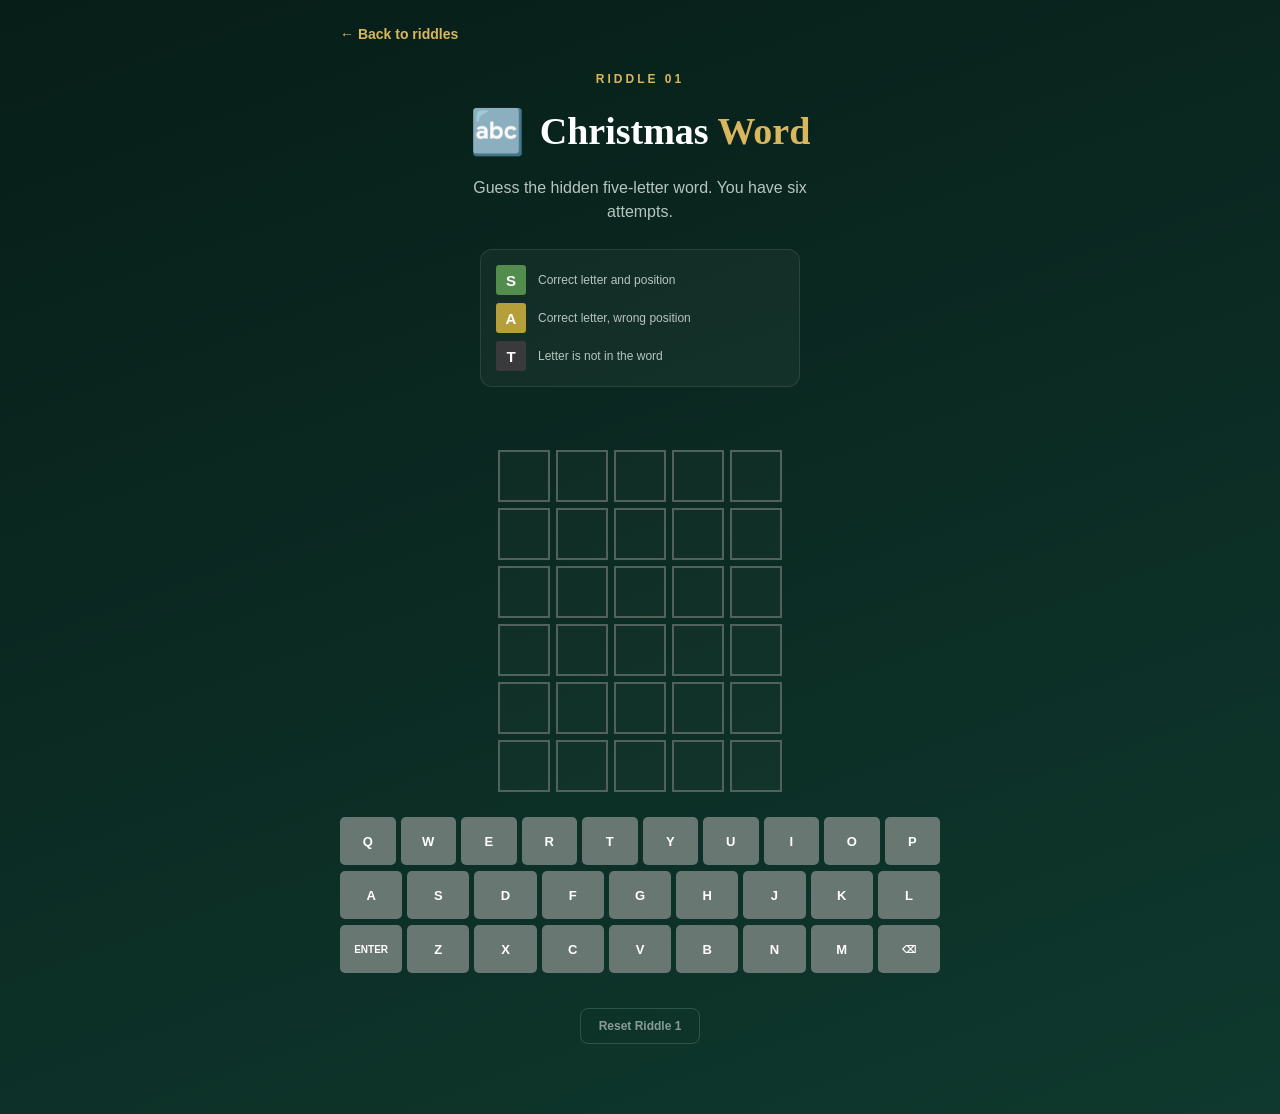
==== riddles/riddle1.html @ 15a56daa "wordl" ====
<!DOCTYPE html>
<html lang="en">

<head>
    <meta charset="UTF-8">

    <meta
        name="viewport"
        content="width=device-width, initial-scale=1.0"
    >

    <title>Riddle 1 - Christmas Word</title>

    <link
        rel="stylesheet"
        href="../style.css"
    >
</head>

<body>

<main class="container wordle-page">

    <a
        class="back-link"
        href="../index.html"
    >
        ← Back to riddles
    </a>


    <header class="wordle-header">

        <div class="small-title">
            RIDDLE 01
        </div>

        <div class="wordle-title-row">

            <span class="wordle-title-icon">
                🔤
            </span>

            <h1>
                Christmas
                <span>Word</span>
            </h1>

        </div>

        <p class="wordle-introduction">
            Guess the hidden five-letter word.
            You have six attempts.
        </p>

    </header>


    <!-- Instructions -->

    <section class="wordle-instructions">

        <div class="example-row">

            <div class="example-tile correct">
                S
            </div>

            <p>
                Correct letter and position
            </p>

        </div>


        <div class="example-row">

            <div class="example-tile present">
                A
            </div>

            <p>
                Correct letter, wrong position
            </p>

        </div>


        <div class="example-row">

            <div class="example-tile absent">
                T
            </div>

            <p>
                Letter is not in the word
            </p>

        </div>

    </section>


    <!-- Game message -->

    <div
        class="wordle-message"
        id="wordleMessage"
        aria-live="polite"
    ></div>


    <!-- Wordle board -->

    <section
        class="wordle-grid"
        id="wordleGrid"
        aria-label="Word guessing board"
    ></section>


    <!-- Keyboard -->

    <section
        class="wordle-keyboard"
        id="wordleKeyboard"
        aria-label="On-screen keyboard"
    ></section>


    <!-- Completed-game panel -->

    <section
        class="wordle-result"
        id="wordleResult"
        hidden
    >

        <div class="wordle-result-icon">
            🎄
        </div>

        <h2 id="resultTitle">
            Riddle solved!
        </h2>

        <p id="resultText"></p>

        <a
            class="wordle-return-button"
            href="../index.html"
        >
            Return to the riddles
        </a>

    </section>


    <!-- Development reset button -->

    <button
        class="wordle-reset-button"
        id="resetWordleButton"
        type="button"
    >
        Reset Riddle 1
    </button>

</main>


<script src="riddle1.js"></script>

</body>

</html>
---- style.css ----
/* -----------------------------
           GENERAL
        ----------------------------- */

        * {
            box-sizing: border-box;
        }

        body {
            margin: 0;
            min-height: 100vh;

            font-family: Arial, sans-serif;

            background:
                linear-gradient(
                    160deg,
                    #071d18,
                    #0f392e
                );

            color: white;
        }

        .container {
            width: 90%;
            max-width: 600px;

            margin: auto;

            padding:
                40px 0
                70px 0;
        }


        /* -----------------------------
           INTRO
        ----------------------------- */

        .hero {
            text-align: center;

            margin-bottom: 40px;
        }

        .small-title {
            color: #d8b75f;

            font-size: 12px;
            font-weight: bold;

            letter-spacing: 3px;

            margin-bottom: 20px;
        }

        .christmas-icon {
            font-size: 60px;

            margin-bottom: 15px;
        }

        h1 {
            font-family: Georgia, serif;

            font-size: 40px;

            line-height: 1.1;

            margin:
                0 0
                20px 0;
        }

        h1 span {
            color: #d8b75f;
        }

        .intro {
            color: #b7c5bf;

            line-height: 1.6;

            max-width: 500px;

            margin: auto;
        }


        /* -----------------------------
           PROGRESS
        ----------------------------- */

        .progress-section {
            margin-bottom: 30px;
        }

        .progress-top {
            display: flex;

            justify-content: space-between;

            margin-bottom: 8px;

            font-size: 12px;

            color: #b7c5bf;
        }

        .progress-bar {
            width: 100%;

            height: 8px;

            background:
                rgba(
                    255,
                    255,
                    255,
                    0.12
                );

            border-radius: 20px;

            overflow: hidden;
        }

        .progress-fill {
            width: 0%;

            height: 100%;

            background:
                linear-gradient(
                    90deg,
                    #c2943b,
                    #f1d077
                );

            border-radius: 20px;

            transition:
                width 0.5s ease;
        }


        /* -----------------------------
           RIDDLE CARDS
        ----------------------------- */

        .riddles {
            display: flex;

            flex-direction: column;

            gap: 14px;
        }

        .riddle {
            display: flex;

            align-items: center;

            gap: 18px;

            position: relative;

            padding: 20px;

            background:
                rgba(
                    255,
                    255,
                    255,
                    0.06
                );

            border:
                1px solid
                rgba(
                    255,
                    255,
                    255,
                    0.12
                );

            border-radius: 15px;

            cursor: pointer;

            transition: 0.2s;
        }

        .riddle:hover {
            transform:
                translateY(-2px);

            border-color:
                #d8b75f;
        }

        .riddle-icon {
            font-size: 32px;

            width: 45px;

            text-align: center;
        }

        .riddle-info {
            flex: 1;
        }

        .riddle-number {
            color: #d8b75f;

            font-size: 10px;

            font-weight: bold;

            letter-spacing: 2px;

            margin-bottom: 5px;
        }

        .riddle h2 {
            margin:
                0 0
                5px 0;

            font-family: Georgia, serif;

            font-size: 18px;
        }

        .riddle p {
            margin: 0;

            color: #9eada7;

            font-size: 13px;
        }

        .riddle-status {
            font-size: 20px;

            color: #d8b75f;
        }


        /* -----------------------------
           SOLVED RIDDLE
        ----------------------------- */

        .riddle.solved {
            background:
                rgba(
                    63,
                    153,
                    85,
                    0.12
                );

            border-color:
                #498f59;
        }

        .riddle.solved
        .riddle-status {
            color: #70d887;
        }


        /* -----------------------------
           FINAL VAULT
        ----------------------------- */

        .vault {
            display: flex;

            align-items: center;

            gap: 20px;

            margin-top: 30px;

            padding: 24px;

            border:
                1px dashed
                #806d3d;

            border-radius: 15px;

            opacity: 0.5;

            transition: 0.3s;
        }

        .vault-icon {
            font-size: 38px;
        }

        .vault h2 {
            margin:
                0 0
                5px 0;

            font-family: Georgia, serif;
        }

        .vault p {
            margin: 0;

            font-size: 13px;

            color: #a7b4af;
        }

        .vault.unlocked {
            opacity: 1;

            border-color:
                #d8b75f;

            background:
                rgba(
                    216,
                    183,
                    95,
                    0.08
                );
        }


        /* -----------------------------
           POP-UP RIDDLE WINDOW
        ----------------------------- */

        .modal {
            display: none;

            position: fixed;

            top: 0;
            left: 0;
            right: 0;
            bottom: 0;

            background:
                rgba(
                    0,
                    0,
                    0,
                    0.85
                );

            padding: 20px;

            align-items: center;

            justify-content: center;

            z-index: 100;
        }

        .modal.visible {
            display: flex;
        }

        .modal-content {
            width: 100%;
            max-width: 450px;

            padding: 35px 25px;

            background:
                #102c24;

            border:
                1px solid
                #796b43;

            border-radius: 18px;

            text-align: center;
        }

        .modal-icon {
            font-size: 55px;
        }

        .modal-content h2 {
            font-family: Georgia, serif;

            font-size: 28px;
        }

        .modal-content p {
            color: #b6c2bd;

            line-height: 1.5;
        }


        /* -----------------------------
           BUTTONS
        ----------------------------- */

        button {
            width: 100%;

            padding: 15px;

            margin-top: 10px;

            border: none;

            border-radius: 9px;

            cursor: pointer;

            font-weight: bold;

            font-size: 14px;
        }

        .solve-button {
            background:
                #d3ad55;

            color:
                #10251f;
        }

        .back-button {
            background:
                transparent;

            border:
                1px solid
                rgba(
                    255,
                    255,
                    255,
                    0.15
                );

            color: white;
        }


        /* -----------------------------
           MOBILE
        ----------------------------- */

        @media (max-width: 500px) {

            .container {
                padding-top: 30px;
            }

            h1 {
                font-size: 34px;
            }

        }

/* =================================
   RIDDLE 1: WORDLE
================================= */

.wordle-page {
    padding-top: 25px;
    max-width: 600px;
}

.back-link {
    display: inline-block;

    margin-bottom: 30px;

    color: #d8b75f;

    font-size: 14px;
    font-weight: bold;

    text-decoration: none;
}

.back-link:hover {
    text-decoration: underline;
}


/* HEADER */

.wordle-header {
    text-align: center;

    margin-bottom: 25px;
}

.wordle-title-row {
    display: flex;

    align-items: center;
    justify-content: center;

    gap: 15px;
}

.wordle-title-icon {
    font-size: 44px;
}

.wordle-header h1 {
    margin: 0;

    font-size: 38px;
}

.wordle-introduction {
    color: #b7c5bf;

    line-height: 1.5;

    margin:
        18px auto
        0;

    max-width: 400px;
}


/* INSTRUCTIONS */

.wordle-instructions {
    max-width: 320px;

    margin:
        0 auto
        25px;

    padding: 15px;

    border:
        1px solid
        rgba(
            255,
            255,
            255,
            0.1
        );

    border-radius: 12px;

    background:
       rgba(
            255,
            255,
            255,
            0.04
        );
}

.example-row {
    display: flex;

    align-items: center;

    gap: 12px;

    margin-bottom: 8px;
}

.example-row:last-child {
    margin-bottom: 0;
}

.example-row p {
    margin: 0;

    color: #b7c5bf;

    font-size: 12px;
}

.example-tile {
    width: 30px;
    height: 30px;

    flex-shrink: 0;

    display: flex;

    align-items: center;
    justify-content: center;

    border-radius: 3px;

    color: white;

    font-size: 15px;
    font-weight: bold;
}


/* GAME MESSAGE */

.wordle-message {
    min-height: 26px;

    margin-bottom: 12px;

    text-align: center;

    color: #f1d077;

    font-size: 14px;
    font-weight: bold;
}


/* WORDLE GRID */

.wordle-grid {
    display: grid;

    gap: 6px;

    width: fit-content;

    margin:
        0 auto
        25px;
}

.wordle-row {
    display: grid;

    grid-template-columns:
        repeat(5, 52px);

    gap: 6px;
}

.wordle-tile {
    width: 52px;
    height: 52px;

    display: flex;

    align-items: center;
    justify-content: center;

    border:
        2px solid
        #52615c;

    background:
        rgba(
            255,
            255,
            255,
            0.02
        );

    color: white;

    font-size: 27px;
    font-weight: bold;

    text-transform: uppercase;

    transition:
        background 0.2s,
        border-color 0.2s,
        transform 0.15s;
}

.wordle-tile.filled {
    border-color: #9ba9a4;

    transform: scale(1.03);
}


/* WORDLE COLOURS */

.wordle-tile.correct,
.example-tile.correct {
    background: #538d4e;

    border-color: #538d4e;
}

.wordle-tile.present,
.example-tile.present {
    background: #b59f3b;

    border-color: #b59f3b;
}

.wordle-tile.absent,
.example-tile.absent {
    background: #3a3a3c;

    border-color: #3a3a3c;
}


/* KEYBOARD */

.wordle-keyboard {
    width: 100%;

    margin:
        0 auto
        30px;

    user-select: none;
}

.wordle-keyboard-row {
    display: flex;

    justify-content: center;

    gap: 5px;

    margin-bottom: 6px;
}

.wordle-key {
    height: 48px;

    min-width: 34px;

    margin: 0;

    padding:
        0 8px;

    border: 0;

    border-radius: 5px;

    background: #687772;

    color: white;

    font-size: 13px;
    font-weight: bold;

    cursor: pointer;

    touch-action: manipulation;
}

.wordle-key:hover {
    filter: brightness(1.12);
}

.wordle-key:active {
    transform: scale(0.95);
}

.wordle-key-wide {
    min-width: 58px;

    font-size: 10px;
}

.wordle-key.correct {
    background: #538d4e;
}

.wordle-key.present {
    background: #b59f3b;
}

.wordle-key.absent {
    background: #3a3a3c;
}


/* RESULT */

.wordle-result {
    margin:
        25px auto
        0;

    padding: 28px 20px;

    max-width: 430px;

    border:
        1px solid
        rgba(
            216,
            183,
            95,
            0.65
        );

    border-radius: 16px;

    background:
        rgba(
            216,
            183,
            95,
            0.08
        );

    text-align: center;
}

.wordle-result[hidden] {
    display: none;
}

.wordle-result-icon {
    font-size: 45px;
}

.wordle-result h2 {
    margin:
        10px 0
        8px;

    font-family: Georgia, serif;
}

.wordle-result p {
    color: #c1cbc7;

    line-height: 1.5;
}

.wordle-return-button {
    display: block;

    margin-top: 20px;

    padding: 14px;

    border-radius: 9px;

    background: #d3ad55;

    color: #10251f;

    font-weight: bold;

    text-decoration: none;
}


/* RESET BUTTON */

.wordle-reset-button {
    display: block;

    width: auto;

    margin:
        35px auto
        0;

    padding:
        10px 18px;

    border:
        1px solid
        rgba(
            255,
            255,
            255,
            0.15
        );

    border-radius: 8px;

    background: transparent;

    color: #899b94;

    font-size: 12px;

    cursor: pointer;
}


/* INVALID GUESS ANIMATION */

.wordle-shake {
    animation:
        wordle-shake
        0.35s;
}

@keyframes wordle-shake {

    0%,
    100% {
        transform: translateX(0);
    }

    20% {
        transform: translateX(-6px);
    }

    40% {
        transform: translateX(6px);
    }

    60% {
        transform: translateX(-4px);
    }

    80% {
        transform: translateX(4px);
    }
}


/* SMALL PHONES */

@media (max-width: 400px) {

    .wordle-page {
        width: 96%;
    }

    .wordle-header h1 {
        font-size: 32px;
    }

    .wordle-row {
        grid-template-columns:
            repeat(5, 46px);
    }

    .wordle-tile {
        width: 46px;
        height: 46px;

        font-size: 24px;
    }

    .wordle-keyboard-row {
        gap: 3px;
    }

    .wordle-key {
        min-width: 28px;
        height: 46px;

        padding:
            0 5px;

        font-size: 12px;
    }

    .wordle-key-wide {
        min-width: 48px;

        font-size: 8px;
    }
}
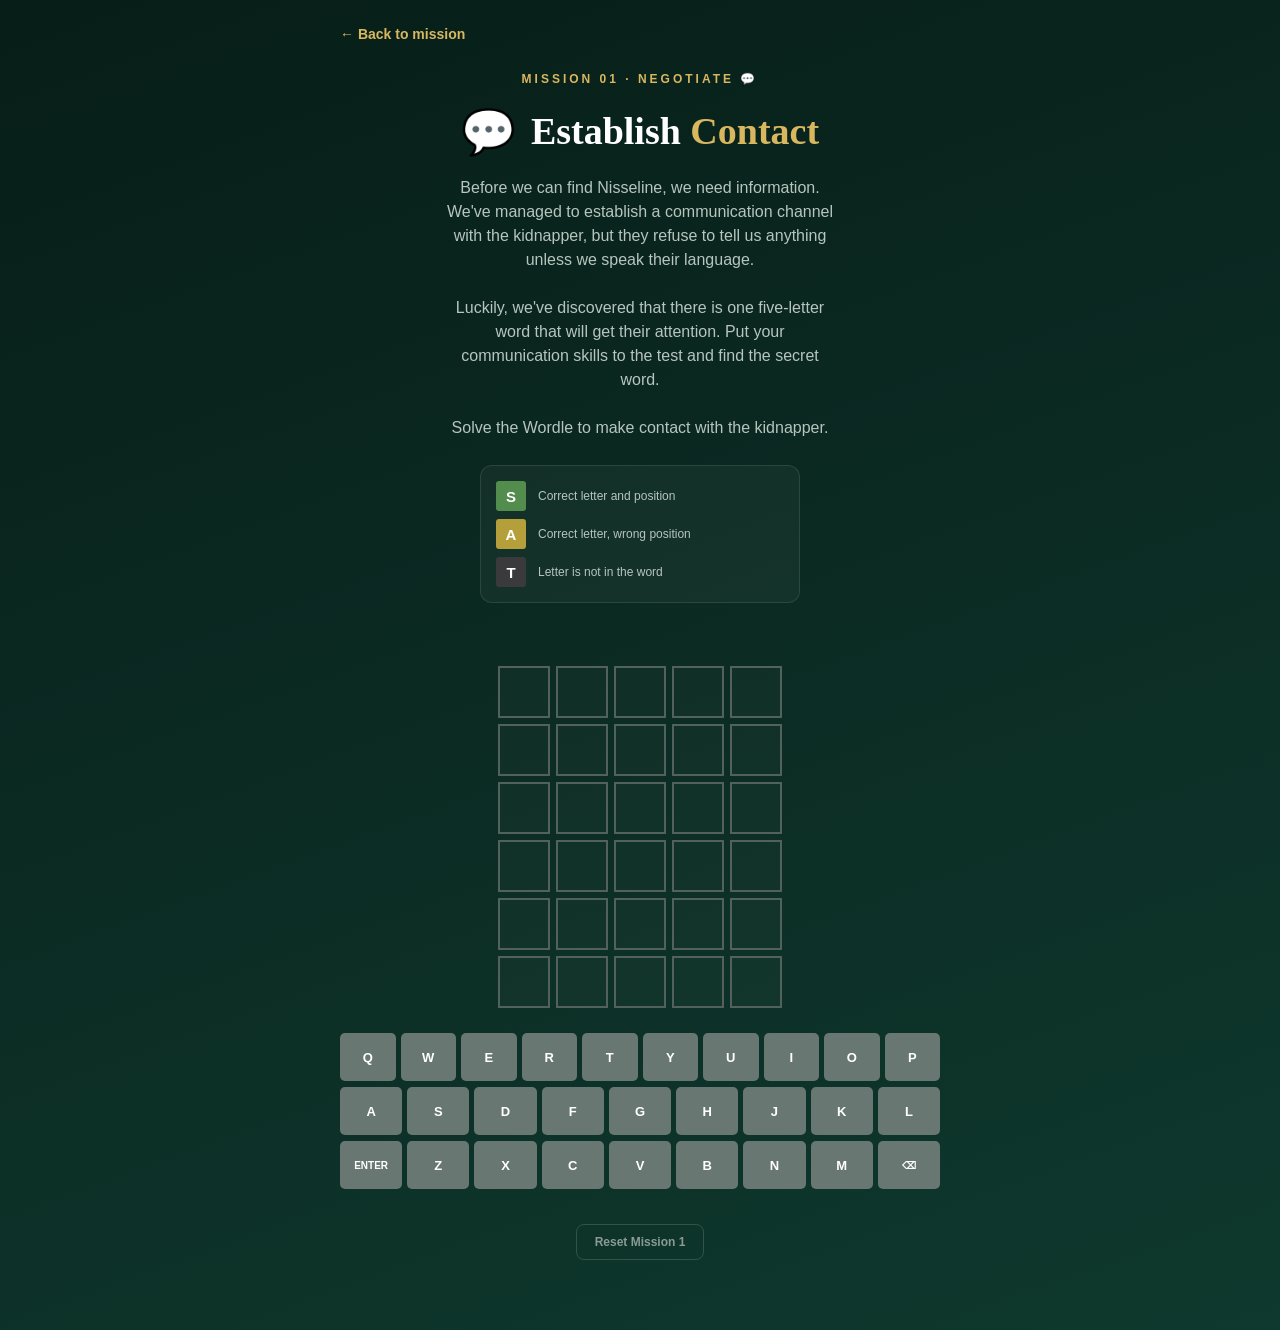
==== commit 6374add6: "Rewrite the adventure around Save Nisseline so the hub and five challenges tell one rescue story. Co" ====
--- a/riddles/riddle1.html
+++ b/riddles/riddle1.html
@@ -9,7 +9,7 @@
         content="width=device-width, initial-scale=1.0"
     >
 
-    <title>Riddle 1 - Christmas Word</title>
+    <title>Mission 1 - Establish Contact</title>
 
     <link
         rel="stylesheet"
@@ -25,32 +25,41 @@
         class="back-link"
         href="../index.html"
     >
-        ← Back to riddles
+        ← Back to mission
     </a>
 
 
     <header class="wordle-header">
 
         <div class="small-title">
-            RIDDLE 01
+            MISSION 01 · NEGOTIATE 💬
         </div>
 
         <div class="wordle-title-row">
 
             <span class="wordle-title-icon">
-                🔤
+                💬
             </span>
 
             <h1>
-                Christmas
-                <span>Word</span>
+                Establish
+                <span>Contact</span>
             </h1>
 
         </div>
 
         <p class="wordle-introduction">
-            Guess the hidden five-letter word.
-            You have six attempts.
+            Before we can find Nisseline, we need information.
+            We've managed to establish a communication channel
+            with the kidnapper, but they refuse to tell us
+            anything unless we speak their language.
+            <br><br>
+            Luckily, we've discovered that there is one
+            five-letter word that will get their attention.
+            Put your communication skills to the test and
+            find the secret word.
+            <br><br>
+            Solve the Wordle to make contact with the kidnapper.
         </p>
 
     </header>
@@ -137,20 +146,21 @@
     >
 
         <div class="wordle-result-icon">
-            🎄
+            ✅
         </div>
 
         <h2 id="resultTitle">
-            Riddle solved!
+            CONTACT ESTABLISHED
         </h2>
 
         <p id="resultText"></p>
 
         <a
             class="wordle-return-button"
-            href="../index.html"
+            id="resultContinue"
+            href="riddle2.html"
         >
-            Return to the riddles
+            CONTINUE THE RESCUE
         </a>
 
     </section>
@@ -163,7 +173,7 @@
         id="resetWordleButton"
         type="button"
     >
-        Reset Riddle 1
+        Reset Mission 1
     </button>
 
 </main>
@@ -173,4 +183,4 @@
 
 </body>
 
-</html>+</html>
--- a/style.css
+++ b/style.css
@@ -406,6 +406,195 @@
 
 
         /* -----------------------------
+           STORY INTRO MODAL
+        ----------------------------- */
+
+        .story-briefing-button {
+            width: auto;
+
+            margin-top: 22px;
+
+            padding: 10px 18px;
+
+            background: transparent;
+
+            border:
+                1px solid
+                rgba(
+                    216,
+                    183,
+                    95,
+                    0.45
+                );
+
+            border-radius: 9px;
+
+            color: #d8b75f;
+
+            font-size: 12px;
+
+            letter-spacing: 0.5px;
+        }
+
+        .story-modal {
+            overflow-y: auto;
+
+            padding: 24px 16px;
+        }
+
+        .story-modal-content {
+            max-width: 480px;
+
+            max-height: min(90vh, 760px);
+
+            overflow-y: auto;
+
+            padding: 28px 22px 24px;
+
+            text-align: left;
+        }
+
+        .story-modal-kicker {
+            color: #d8b75f;
+
+            font-size: 12px;
+            font-weight: bold;
+
+            letter-spacing: 1.5px;
+
+            text-transform: uppercase;
+
+            margin-bottom: 12px;
+
+            text-align: center;
+        }
+
+        .story-modal-content h2 {
+            margin:
+                0 0
+                18px;
+
+            font-size: 24px;
+
+            text-align: center;
+
+            line-height: 1.25;
+        }
+
+        .story-modal-body p {
+            margin:
+                0 0
+                12px;
+
+            font-size: 14px;
+        }
+
+        .story-quote {
+            margin:
+                14px 0
+                16px;
+
+            padding:
+                14px 16px;
+
+            border-left:
+                3px solid
+                #d8b75f;
+
+            background:
+                rgba(
+                    216,
+                    183,
+                    95,
+                    0.08
+                );
+
+            color: #e8d9a8;
+
+            font-family: Georgia, serif;
+
+            font-style: italic;
+
+            line-height: 1.55;
+        }
+
+        .story-how-it-works {
+            margin:
+                18px 0
+                16px;
+
+            padding: 14px 16px;
+
+            border-radius: 12px;
+
+            background:
+                rgba(
+                    255,
+                    255,
+                    255,
+                    0.04
+                );
+
+            border:
+                1px solid
+                rgba(
+                    255,
+                    255,
+                    255,
+                    0.08
+                );
+        }
+
+        .story-how-title {
+            color: #d8b75f;
+
+            font-size: 12px;
+            font-weight: bold;
+
+            letter-spacing: 2px;
+
+            text-transform: uppercase;
+
+            margin-bottom: 10px;
+        }
+
+        .story-how-it-works ul {
+            margin: 0;
+            padding-left: 0;
+
+            list-style: none;
+        }
+
+        .story-how-it-works li {
+            color: #c1cbc7;
+
+            font-size: 14px;
+
+            line-height: 1.45;
+
+            margin-bottom: 8px;
+        }
+
+        .story-how-it-works li:last-child {
+            margin-bottom: 0;
+        }
+
+        .story-ready {
+            text-align: center;
+
+            font-weight: bold;
+
+            color: #f1e6c4 !important;
+
+            margin-top: 8px !important;
+        }
+
+        .story-start-button {
+            margin-top: 8px;
+        }
+
+
+        /* -----------------------------
            BUTTONS
         ----------------------------- */
 
@@ -972,4 +1161,1678 @@
 
         font-size: 8px;
     }
-}+}
+
+
+/* =================================
+   RIDDLE 2: CROSSWORD
+================================= */
+
+.crossword-page {
+    max-width: 700px;
+}
+
+
+/* HEADER */
+
+.crossword-header {
+    text-align: center;
+
+    margin-bottom: 25px;
+}
+
+.crossword-title-icon {
+    margin-bottom: 8px;
+
+    font-size: 48px;
+}
+
+.crossword-header h1 {
+    margin: 0;
+}
+
+.crossword-introduction {
+    margin-top: 15px;
+
+    color: #b7c5bf;
+
+    line-height: 1.5;
+}
+
+
+/* ACTIVE CLUE */
+
+.active-clue-box {
+    max-width: 550px;
+
+    margin:
+        0 auto
+        20px;
+
+    padding:
+        14px 18px;
+
+    border:
+        1px solid
+        rgba(216, 183, 95, 0.4);
+
+    border-radius: 10px;
+
+    background:
+        rgba(216, 183, 95, 0.08);
+
+    color: #e4ddd0;
+
+    line-height: 1.4;
+}
+
+
+/* GRID WRAPPER */
+
+.crossword-grid-wrapper {
+    width: 100%;
+
+    overflow-x: auto;
+
+    margin-bottom: 20px;
+}
+
+
+/* GRID */
+
+.crossword-grid {
+    display: grid;
+
+    width: min(
+        100%,
+        560px
+    );
+
+    margin: auto;
+}
+
+
+/* PLAYABLE CELL */
+
+.crossword-cell {
+    position: relative;
+
+    aspect-ratio: 1;
+
+    background: white;
+
+    border:
+        1px solid
+        #34483f;
+}
+
+
+/* EMPTY SPACE */
+
+.crossword-cell.crossword-empty {
+    border-color: transparent;
+
+    background: transparent;
+}
+
+
+/* INPUT */
+
+.crossword-cell input {
+    position: absolute;
+
+    inset: 0;
+
+    width: 100%;
+    height: 100%;
+
+    padding: 0;
+
+    border: 0;
+    outline: 0;
+
+    background: transparent;
+
+    color: #10251f;
+
+    text-align: center;
+
+    text-transform: uppercase;
+
+    font-size: clamp(
+        15px,
+        3vw,
+        25px
+    );
+
+    font-weight: 700;
+
+    caret-color: transparent;
+
+    z-index: 1;
+}
+
+
+/* FOCUSED WORD */
+
+.crossword-cell.crossword-highlight {
+    background: #fff1b8;
+}
+
+
+/* CURRENT SQUARE */
+
+.crossword-cell:has(input:focus) {
+    background: #dfbe60;
+}
+
+
+/* NUMBER */
+
+.crossword-number {
+    position: absolute;
+
+    top: 2px;
+    left: 3px;
+
+    color: #10251f;
+
+    font-size: 8px;
+    font-weight: 700;
+
+    z-index: 2;
+
+    pointer-events: none;
+}
+
+
+/* MESSAGE */
+
+.crossword-message {
+    min-height: 27px;
+
+    margin:
+        10px 0
+        20px;
+
+    text-align: center;
+
+    color: #f1d077;
+
+    font-weight: 700;
+}
+
+
+/* CLUES */
+
+.crossword-clues {
+    display: grid;
+
+    grid-template-columns:
+        1fr 1fr;
+
+    gap: 20px;
+
+    margin:
+        20px 0
+        25px;
+}
+
+
+.clue-section {
+    padding: 18px;
+
+    border:
+        1px solid
+        rgba(
+            255,
+            255,
+            255,
+            0.1
+        );
+
+    border-radius: 12px;
+
+    background:
+        rgba(
+            255,
+            255,
+            255,
+            0.04
+        );
+}
+
+
+.clue-section h2 {
+    margin:
+        0 0
+        12px;
+
+    color: #d8b75f;
+
+    font-family: Georgia, serif;
+
+    font-size: 20px;
+}
+
+
+/* CLUE BUTTON */
+
+.crossword-clue {
+    display: block;
+
+    width: 100%;
+
+    margin: 0;
+
+    padding:
+        10px 8px;
+
+    border: 0;
+
+    border-radius: 6px;
+
+    background: transparent;
+
+    color: #c4cec9;
+
+    text-align: left;
+
+    font-size: 14px;
+    font-weight: normal;
+
+    line-height: 1.45;
+
+    cursor: pointer;
+}
+
+
+.crossword-clue:hover {
+    background:
+        rgba(
+            255,
+            255,
+            255,
+            0.05
+        );
+}
+
+
+.crossword-clue.active {
+    background:
+        rgba(
+            216,
+            183,
+            95,
+            0.13
+        );
+
+    color: white;
+}
+
+
+.crossword-clue strong {
+    color: #d8b75f;
+}
+
+
+/* CHECK BUTTON */
+
+.crossword-check-button {
+    width: 100%;
+
+    padding: 15px;
+
+    border: 0;
+
+    border-radius: 9px;
+
+    background: #d3ad55;
+
+    color: #10251f;
+
+    font-weight: 700;
+
+    font-size: 14px;
+
+    cursor: pointer;
+}
+
+
+/* SUCCESS */
+
+.crossword-result {
+    margin-top: 25px;
+
+    padding: 28px 20px;
+
+    border:
+        1px solid
+        rgba(
+            216,
+            183,
+            95,
+            0.6
+        );
+
+    border-radius: 16px;
+
+    background:
+        rgba(
+            216,
+            183,
+            95,
+            0.08
+        );
+
+    text-align: center;
+}
+
+
+.crossword-result[hidden] {
+    display: none;
+}
+
+
+.crossword-result-icon {
+    font-size: 45px;
+}
+
+
+.crossword-result h2 {
+    font-family: Georgia, serif;
+}
+
+
+/* ===============================
+   MOBILE
+=============================== */
+
+@media (max-width: 550px) {
+
+    .crossword-page {
+        width: 96%;
+    }
+
+
+    .crossword-grid {
+        /*
+        12 squares need to fit across
+        a phone screen.
+        */
+
+        width: 100%;
+    }
+
+
+    .crossword-cell input {
+        font-size: 15px;
+    }
+
+
+    .crossword-number {
+        top: 1px;
+        left: 2px;
+
+        font-size: 6px;
+    }
+
+
+    .crossword-clues {
+        grid-template-columns:
+            1fr;
+    }
+
+
+    .active-clue-box {
+        font-size: 13px;
+    }
+
+}
+
+/* =================================
+   RIDDLE 3: NISSE LABYRINTH
+================================= */
+
+.maze-page {
+    max-width: 760px;
+}
+
+
+/* HEADER */
+
+.maze-header {
+    text-align: center;
+
+    margin-bottom: 25px;
+}
+
+.maze-title-icon {
+    margin-bottom: 8px;
+
+    font-size: 50px;
+}
+
+.maze-header h1 {
+    margin: 0;
+}
+
+.maze-introduction {
+    max-width: 520px;
+
+    margin:
+        16px auto
+        0;
+
+    color: #b7c5bf;
+
+    line-height: 1.55;
+}
+
+
+/* STATUS */
+
+.maze-status {
+    display: flex;
+
+    align-items: center;
+    justify-content: center;
+
+    gap: 28px;
+
+    max-width: 360px;
+
+    margin:
+        0 auto
+        15px;
+
+    padding:
+        12px 20px;
+
+    border:
+        1px solid
+        rgba(
+            255,
+            255,
+            255,
+            0.1
+        );
+
+    border-radius: 12px;
+
+    background:
+        rgba(
+            255,
+            255,
+            255,
+            0.04
+        );
+}
+
+.maze-status-item {
+    display: flex;
+
+    flex-direction: column;
+
+    align-items: center;
+
+    gap: 4px;
+}
+
+.maze-status-item strong {
+    color: #f1d077;
+
+    font-size: 21px;
+}
+
+.maze-status-label {
+    color: #8fa099;
+
+    font-size: 9px;
+    font-weight: bold;
+
+    letter-spacing: 2px;
+}
+
+.maze-status-divider {
+    width: 1px;
+    height: 32px;
+
+    background:
+        rgba(
+            255,
+            255,
+            255,
+            0.12
+        );
+}
+
+
+/* MESSAGE */
+
+.maze-message {
+    min-height: 26px;
+
+    margin-bottom: 10px;
+
+    text-align: center;
+
+    color: #f1d077;
+
+    font-size: 14px;
+    font-weight: bold;
+}
+
+
+/* MAZE */
+
+.maze-frame {
+    width: 100%;
+
+    max-width: 700px;
+
+    margin: auto;
+
+    padding: 6px;
+
+    border:
+        2px solid
+        rgba(
+            216,
+            183,
+            95,
+            0.7
+        );
+
+    border-radius: 12px;
+
+    background: #f8f4e9;
+
+    box-shadow:
+        0 15px 40px
+        rgba(
+            0,
+            0,
+            0,
+            0.3
+        );
+
+    overflow: hidden;
+}
+
+#mazeCanvas {
+    display: block;
+
+    width: 100%;
+
+    height: auto;
+
+    margin: 0 auto;
+
+    border-radius: 6px;
+
+    touch-action: none;
+}
+
+
+/* WALL COLLISION */
+
+.maze-blocked {
+    animation:
+        maze-blocked
+        0.2s;
+}
+
+@keyframes maze-blocked {
+
+    0%,
+    100% {
+        filter: none;
+    }
+
+    50% {
+        filter:
+            sepia(1)
+            saturate(4)
+            hue-rotate(315deg);
+    }
+
+}
+
+
+/* CONTROLS */
+
+.maze-controls {
+    display: grid;
+
+    grid-template-columns:
+        repeat(3, 58px);
+
+    grid-template-rows:
+        repeat(2, 58px);
+
+    justify-content: center;
+
+    gap: 7px;
+
+    margin-top: 24px;
+}
+
+.maze-control {
+    width: 58px;
+    height: 58px;
+
+    margin: 0;
+    padding: 0;
+
+    border:
+        1px solid
+        rgba(
+            216,
+            183,
+            95,
+            0.55
+        );
+
+    border-radius: 11px;
+
+    background:
+        rgba(
+            216,
+            183,
+            95,
+            0.12
+        );
+
+    color: #f1d077;
+
+    font-size: 22px;
+    font-weight: bold;
+
+    cursor: pointer;
+
+    touch-action: manipulation;
+}
+
+.maze-control:hover {
+    background:
+        rgba(
+            216,
+            183,
+            95,
+            0.22
+        );
+}
+
+.maze-control:active {
+    transform: scale(0.94);
+}
+
+.maze-up {
+    grid-column: 2;
+    grid-row: 1;
+}
+
+.maze-left {
+    grid-column: 1;
+    grid-row: 2;
+}
+
+.maze-down {
+    grid-column: 2;
+    grid-row: 2;
+}
+
+.maze-right {
+    grid-column: 3;
+    grid-row: 2;
+}
+
+.maze-control-help {
+    margin-top: 13px;
+
+    color: #83958e;
+
+    text-align: center;
+
+    font-size: 12px;
+}
+
+
+/* RESULT */
+
+.maze-result {
+    max-width: 480px;
+
+    margin:
+        30px auto
+        0;
+
+    padding: 28px 20px;
+
+    border:
+        1px solid
+        rgba(
+            216,
+            183,
+            95,
+            0.65
+        );
+
+    border-radius: 16px;
+
+    background:
+        rgba(
+            216,
+            183,
+            95,
+            0.08
+        );
+
+    text-align: center;
+}
+
+.maze-result[hidden] {
+    display: none;
+}
+
+.maze-result-icon {
+    font-size: 45px;
+}
+
+.maze-result h2 {
+    margin:
+        12px 0
+        8px;
+
+    font-family: Georgia, serif;
+}
+
+.maze-result p {
+    color: #c1cbc7;
+}
+
+
+/* MOBILE */
+
+@media (max-width: 550px) {
+
+    .maze-page {
+        width: 96%;
+    }
+
+    .maze-title-icon {
+        font-size: 42px;
+    }
+
+    .maze-header h1 {
+        font-size: 32px;
+    }
+
+    .maze-introduction {
+        font-size: 14px;
+    }
+
+    .maze-frame {
+        padding: 4px;
+    }
+
+}
+
+
+/* =================================
+   PASSWORD GATES (RIDDLES 2–5)
+================================= */
+
+.riddle-page {
+    padding-top: 25px;
+    max-width: 600px;
+}
+
+.password-gate {
+    text-align: center;
+
+    padding:
+        10px 0
+        20px;
+}
+
+.password-gate-icon {
+    font-size: 52px;
+
+    margin-bottom: 12px;
+}
+
+.password-gate h1 {
+    margin-bottom: 16px;
+}
+
+.password-gate-intro {
+    color: #b7c5bf;
+
+    line-height: 1.6;
+
+    max-width: 420px;
+
+    margin:
+        0 auto
+        28px;
+}
+
+.password-form {
+    max-width: 320px;
+
+    margin: 0 auto;
+
+    text-align: left;
+}
+
+.password-label {
+    display: block;
+
+    margin-bottom: 8px;
+
+    color: #d8b75f;
+
+    font-size: 11px;
+    font-weight: bold;
+
+    letter-spacing: 2px;
+
+    text-transform: uppercase;
+}
+
+.password-input {
+    width: 100%;
+
+    padding: 14px 16px;
+
+    border:
+        1px solid
+        rgba(
+            255,
+            255,
+            255,
+            0.18
+        );
+
+    border-radius: 9px;
+
+    background:
+        rgba(
+            0,
+            0,
+            0,
+            0.25
+        );
+
+    color: white;
+
+    font-size: 22px;
+    font-weight: bold;
+
+    letter-spacing: 8px;
+
+    text-align: center;
+}
+
+.password-input::placeholder {
+    color: #6f8179;
+
+    letter-spacing: 8px;
+}
+
+.password-input:focus {
+    outline: none;
+
+    border-color: #d8b75f;
+}
+
+.password-error {
+    margin:
+        12px 0
+        0;
+
+    color: #f0a0a0;
+
+    font-size: 14px;
+
+    line-height: 1.4;
+
+    text-align: center;
+}
+
+.password-error[hidden] {
+    display: none;
+}
+
+.password-form .solve-button {
+    margin-top: 18px;
+}
+
+.riddle-content[hidden],
+.password-gate[hidden] {
+    display: none;
+}
+
+.riddle-content-header {
+    text-align: center;
+}
+
+
+/* =================================
+   RIDDLE 4 — PICTURE PUZZLE
+================================= */
+
+.puzzle-page {
+    max-width: 640px;
+}
+
+.puzzle-header {
+    text-align: center;
+
+    margin-bottom: 18px;
+}
+
+.puzzle-title-icon {
+    font-size: 48px;
+
+    margin-bottom: 8px;
+}
+
+.puzzle-header h1 {
+    margin-bottom: 14px;
+}
+
+.puzzle-introduction {
+    color: #b7c5bf;
+
+    line-height: 1.6;
+
+    max-width: 460px;
+
+    margin: 0 auto;
+}
+
+.puzzle-message {
+    margin:
+        18px auto
+        16px;
+
+    color: #d8b75f;
+
+    text-align: center;
+
+    font-size: 14px;
+    font-weight: bold;
+
+    letter-spacing: 0.4px;
+
+    min-height: 1.4em;
+}
+
+/*
+Frame holds padding/border so the grid itself can
+match the photo aspect (1024×723) with no inset.
+*/
+.puzzle-board-frame {
+    width: 100%;
+
+    max-width: 520px;
+
+    margin: 0 auto;
+
+    padding: 8px;
+
+    border-radius: 14px;
+
+    background:
+        rgba(
+            0,
+            0,
+            0,
+            0.28
+        );
+
+    border:
+        1px solid
+        rgba(
+            216,
+            183,
+            95,
+            0.35
+        );
+}
+
+.puzzle-board {
+    display: grid;
+
+    grid-template-columns:
+        repeat(5, 1fr);
+
+    grid-template-rows:
+        repeat(5, 1fr);
+
+    /* No gutters — assembled pieces must abut so image
+       slices meet without missing strips between cells. */
+    gap: 0;
+
+    width: 100%;
+
+    padding: 0;
+
+    margin: 0;
+
+    /* Match christmas-puzzle.jpg (1024×723) so each
+       cell is the same rectangle as its image slice. */
+    aspect-ratio: 1024 / 723;
+
+    overflow: hidden;
+
+    touch-action: manipulation;
+}
+
+.puzzle-slot {
+    position: relative;
+
+    min-width: 0;
+    min-height: 0;
+
+    /* Square seams on the board so rounded corners
+       don't nibble image pixels at tile junctions. */
+    border-radius: 0;
+
+    background:
+        rgba(
+            255,
+            255,
+            255,
+            0.06
+        );
+
+    overflow: hidden;
+}
+
+.puzzle-slot.empty {
+    outline:
+        1px dashed
+        rgba(
+            255,
+            255,
+            255,
+            0.18
+        );
+
+    outline-offset: -3px;
+}
+
+/* Correct feedback overlays a corner pip only —
+   never an inset frame that covers edge pixels. */
+.puzzle-slot.correct::after {
+    content: "";
+
+    position: absolute;
+
+    top: 4px;
+    right: 4px;
+
+    width: 7px;
+    height: 7px;
+
+    border-radius: 50%;
+
+    background: #d8b75f;
+
+    box-shadow:
+        0 0 0 1px
+        rgba(0, 0, 0, 0.35);
+
+    pointer-events: none;
+
+    z-index: 1;
+}
+
+.puzzle-board.is-solved .puzzle-slot.correct::after {
+    display: none;
+}
+
+.puzzle-piece {
+    display: block;
+
+    width: 100%;
+    height: 100%;
+
+    padding: 0;
+
+    margin: 0;
+
+    border: 0;
+    outline: none;
+
+    border-radius: 0;
+
+    box-shadow: none;
+
+    cursor: grab;
+
+    background-repeat: no-repeat;
+
+    /* Explicit size both axes — a single 500% leaves
+       height:auto and can letterbox inside non-matching cells. */
+    background-size: 500% 500%;
+
+    background-color: #12352c;
+
+    -webkit-user-drag: element;
+
+    user-select: none;
+
+    touch-action: manipulation;
+}
+
+.puzzle-piece:active {
+    cursor: grabbing;
+}
+
+.puzzle-piece.is-locked {
+    cursor: default;
+
+    -webkit-user-drag: none;
+}
+
+.puzzle-piece.is-locked:active {
+    cursor: default;
+}
+
+.puzzle-piece.selected {
+    outline:
+        3px solid #d8b75f;
+
+    outline-offset: -3px;
+
+    z-index: 2;
+}
+
+.puzzle-piece.dragging {
+    opacity: 0.55;
+}
+
+.puzzle-tray {
+    display: grid;
+
+    grid-template-columns:
+        repeat(5, minmax(0, 1fr));
+
+    gap: 8px;
+
+    width: 100%;
+
+    max-width: 520px;
+
+    margin:
+        18px auto
+        0;
+
+    padding: 10px;
+
+    min-height: 72px;
+
+    border-radius: 14px;
+
+    background:
+        rgba(
+            255,
+            255,
+            255,
+            0.04
+        );
+
+    border:
+        1px solid
+        rgba(
+            255,
+            255,
+            255,
+            0.12
+        );
+}
+
+.puzzle-tray .puzzle-piece {
+    aspect-ratio: 1024 / 723;
+
+    border-radius: 4px;
+
+    box-shadow:
+        0 4px 10px
+        rgba(
+            0,
+            0,
+            0,
+            0.28
+        );
+}
+
+.puzzle-tray.is-empty {
+    display: none;
+}
+
+.puzzle-help {
+    margin-top: 14px;
+
+    color: #83958e;
+
+    text-align: center;
+
+    font-size: 12px;
+
+    line-height: 1.5;
+}
+
+.puzzle-result {
+    max-width: 480px;
+
+    margin:
+        28px auto
+        0;
+
+    padding: 28px 20px;
+
+    border:
+        1px solid
+        rgba(
+            216,
+            183,
+            95,
+            0.65
+        );
+
+    border-radius: 16px;
+
+    background:
+        rgba(
+            216,
+            183,
+            95,
+            0.08
+        );
+
+    text-align: center;
+}
+
+.puzzle-result[hidden] {
+    display: none;
+}
+
+.puzzle-result-icon {
+    font-size: 45px;
+}
+
+.puzzle-result h2 {
+    margin:
+        12px 0
+        8px;
+
+    font-family: Georgia, serif;
+}
+
+.puzzle-result p {
+    color: #c1cbc7;
+
+    line-height: 1.5;
+}
+
+@media (max-width: 550px) {
+
+    .puzzle-page {
+        width: 96%;
+    }
+
+    .puzzle-header h1 {
+        font-size: 32px;
+    }
+
+    .puzzle-introduction {
+        font-size: 14px;
+    }
+
+    .puzzle-board-frame {
+        padding: 5px;
+    }
+
+    .puzzle-tray {
+        gap: 6px;
+
+        padding: 8px;
+    }
+
+}
+
+
+/* =================================
+   RIDDLE 5: CODE LOCK + FINALE
+================================= */
+
+.lock-page {
+    padding-top: 25px;
+}
+
+.lock-header {
+    text-align: center;
+
+    margin-bottom: 28px;
+}
+
+.lock-title-icon {
+    font-size: 48px;
+
+    margin-bottom: 10px;
+}
+
+.lock-introduction {
+    color: #b7c5bf;
+
+    line-height: 1.6;
+
+    max-width: 480px;
+
+    margin: 0 auto;
+}
+
+.lock-panel {
+    margin: 0 auto 24px;
+
+    max-width: 430px;
+
+    padding: 24px 20px;
+
+    border-radius: 16px;
+
+    border:
+        1px solid
+        rgba(
+            216,
+            183,
+            95,
+            0.35
+        );
+
+    background:
+        rgba(
+            0,
+            0,
+            0,
+            0.18
+        );
+}
+
+.lock-panel-title {
+    color: #d8b75f;
+
+    font-size: 12px;
+    font-weight: bold;
+
+    letter-spacing: 2px;
+
+    text-transform: uppercase;
+
+    margin-bottom: 14px;
+
+    text-align: center;
+}
+
+.lock-clues {
+    margin: 0 0 20px;
+    padding-left: 18px;
+
+    color: #c1cbc7;
+
+    line-height: 1.55;
+
+    font-size: 14px;
+}
+
+.lock-clues li {
+    margin-bottom: 10px;
+}
+
+.lock-clues li:last-child {
+    margin-bottom: 0;
+}
+
+.lock-form {
+    display: grid;
+    gap: 12px;
+}
+
+.lock-label {
+    font-size: 12px;
+
+    letter-spacing: 1px;
+
+    text-transform: uppercase;
+
+    color: #a7b4af;
+}
+
+.lock-input {
+    width: 100%;
+
+    padding: 14px 16px;
+
+    border-radius: 9px;
+
+    border:
+        1px solid
+        rgba(
+            255,
+            255,
+            255,
+            0.18
+        );
+
+    background:
+        rgba(
+            255,
+            255,
+            255,
+            0.06
+        );
+
+    color: white;
+
+    font-size: 22px;
+
+    letter-spacing: 8px;
+
+    text-align: center;
+}
+
+.lock-input:focus {
+    outline: none;
+
+    border-color: #d8b75f;
+}
+
+.lock-error {
+    margin: 0;
+
+    color: #f0a0a0;
+
+    font-size: 13px;
+
+    text-align: center;
+}
+
+.lock-error[hidden] {
+    display: none;
+}
+
+.lock-result {
+    margin:
+        28px auto
+        0;
+
+    padding: 36px 22px 28px;
+
+    max-width: 480px;
+
+    border:
+        1px solid
+        rgba(
+            216,
+            183,
+            95,
+            0.75
+        );
+
+    border-radius: 18px;
+
+    background:
+        linear-gradient(
+            165deg,
+            rgba(
+                216,
+                183,
+                95,
+                0.16
+            ),
+            rgba(
+                63,
+                153,
+                85,
+                0.12
+            )
+        );
+
+    text-align: center;
+
+    animation:
+        finaleReveal 0.7s ease;
+}
+
+.lock-result[hidden] {
+    display: none;
+}
+
+.lock-result-icon {
+    font-size: 52px;
+
+    line-height: 1.2;
+
+    animation:
+        finaleBounce 1.4s ease infinite;
+}
+
+.lock-result h2 {
+    margin:
+        14px 0
+        16px;
+
+    font-family: Georgia, serif;
+
+    font-size: 28px;
+
+    color: #f1e6c4;
+
+    line-height: 1.2;
+}
+
+.lock-result-body {
+    color: #d5ddd9;
+
+    line-height: 1.6;
+
+    font-size: 15px;
+
+    text-align: left;
+}
+
+.lock-result-body p {
+    margin:
+        0 0
+        12px;
+}
+
+.lock-click {
+    text-align: center !important;
+
+    font-family: Georgia, serif;
+
+    font-size: 18px !important;
+
+    letter-spacing: 4px;
+
+    color: #d8b75f !important;
+}
+
+.lock-saved-list {
+    margin: 12px 0 16px;
+    padding-left: 0;
+
+    list-style: none;
+
+    text-align: center;
+
+    color: #e8d9a8;
+}
+
+.lock-saved-list li {
+    margin-bottom: 6px;
+}
+
+.lock-mission-done {
+    margin-top: 18px !important;
+
+    text-align: center !important;
+
+    font-family: Georgia, serif;
+
+    font-size: 20px !important;
+
+    letter-spacing: 2px;
+
+    color: #f1e6c4 !important;
+}
+
+.lock-score {
+    text-align: center !important;
+
+    font-weight: bold;
+
+    color: #d8b75f !important;
+}
+
+.lock-farewell {
+    text-align: center !important;
+
+    font-style: italic;
+
+    color: #c9d4cf !important;
+}
+
+@keyframes finaleReveal {
+
+    from {
+        opacity: 0;
+        transform: translateY(12px) scale(0.98);
+    }
+
+    to {
+        opacity: 1;
+        transform: translateY(0) scale(1);
+    }
+
+}
+
+@keyframes finaleBounce {
+
+    0%,
+    100% {
+        transform: translateY(0);
+    }
+
+    50% {
+        transform: translateY(-6px);
+    }
+
+}
